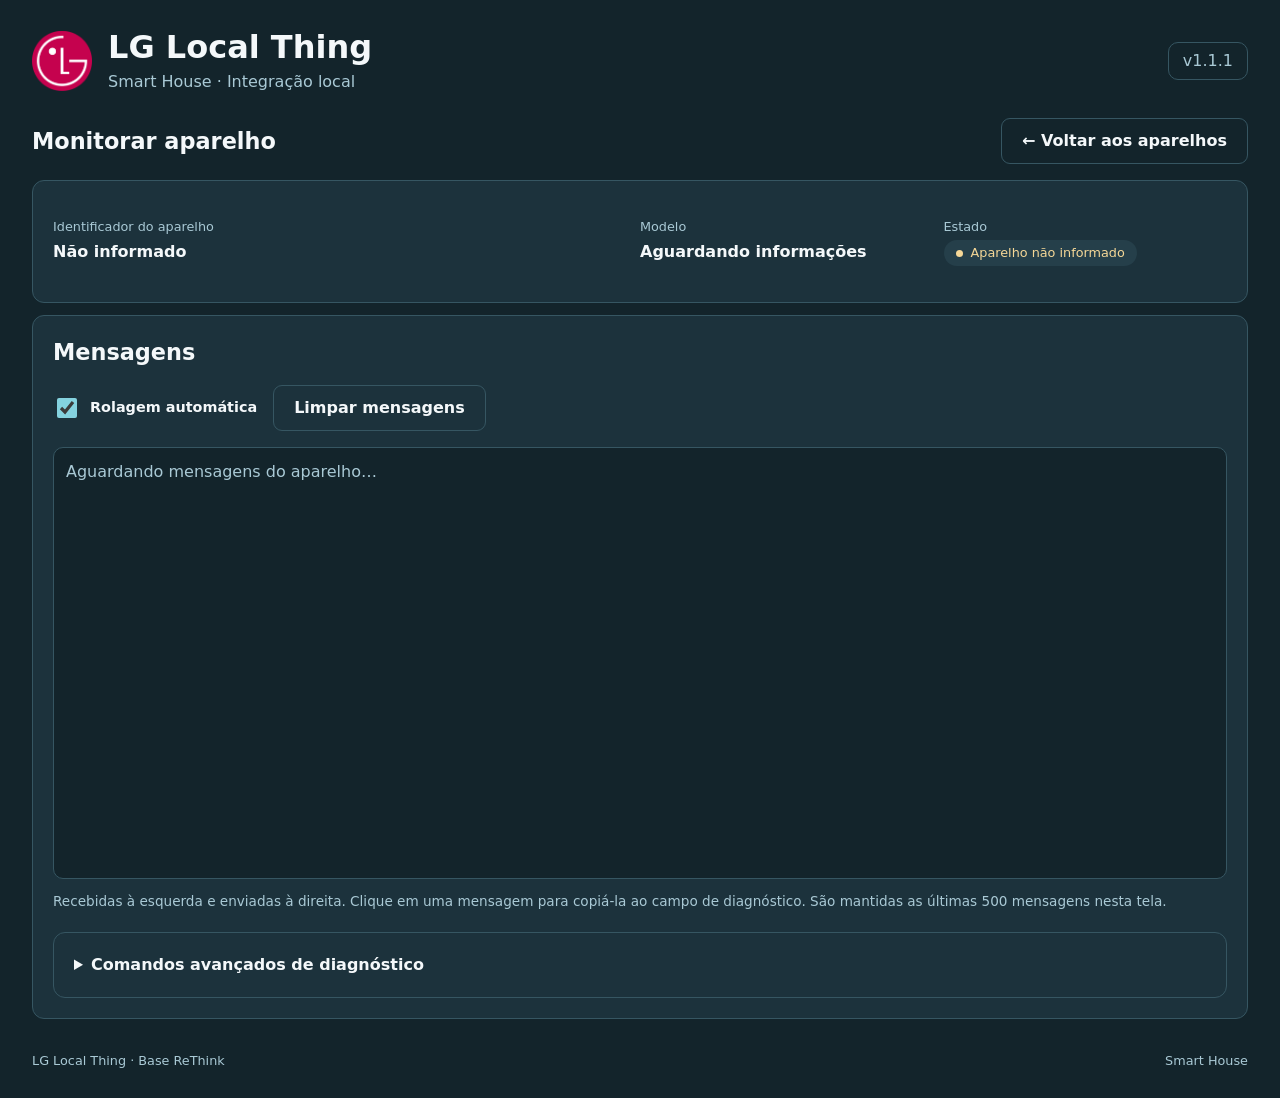
==== lg_local_thing/overrides/html/monitor.html @ b1507f83 "Release 1.1.1 with unified monitor UI and responsive navigation" ====
<!doctype html>
<html lang="pt-BR">
<head>
  <meta charset="utf-8">
  <meta name="viewport" content="width=device-width, initial-scale=1">
  <title>Monitorar aparelho · LG Local Thing</title>
  <link rel="icon" href="lg-icon.png">
  <link rel="stylesheet" href="local-thing.css">
  <script src="monitor.js" defer></script>
</head>
<body><main>
  <header class="masthead"><div class="brand"><img src="lg-icon.png" width="60" height="60" alt="LG"><div><h1>LG Local Thing</h1><p>Smart House · Integração local</p></div></div><span class="version">v1.1.1</span></header>
  <div class="monitor-heading"><h2>Monitorar aparelho</h2><a id="back-link" class="button secondary" href="./">← Voltar aos aparelhos</a></div>
  <section class="device-card monitor-panel" aria-label="Estado do aparelho">
    <div class="monitor-meta"><div><div class="field-label">Identificador do aparelho</div><strong id="device_id"></strong></div><div><div class="field-label">Modelo</div><strong id="device_model">Aguardando informações</strong></div><div><div class="field-label">Estado</div><span id="device_status" class="badge" role="status">Conectando…</span></div></div>
  </section>
  <section class="device-card monitor-panel" aria-labelledby="messages-title">
    <h2 id="messages-title">Mensagens</h2>
    <div class="monitor-controls"><label for="autoscroll"><input id="autoscroll" type="checkbox" checked>Rolagem automática</label><button id="clear-messages" class="secondary">Limpar mensagens</button></div>
    <div id="messages" role="region" aria-label="Mensagens de diagnóstico" tabindex="0"><p id="message-empty">Aguardando mensagens do aparelho…</p></div>
    <p class="monitor-help">Recebidas à esquerda e enviadas à direita. Clique em uma mensagem para copiá-la ao campo de diagnóstico. São mantidas as últimas 500 mensagens nesta tela.</p>
    <details class="advanced monitor-advanced"><summary>Comandos avançados de diagnóstico</summary>
      <div class="command-row"><div><label for="send1">Enviar ao aparelho</label><input id="send1" type="text" autocomplete="off" spellcheck="false"></div><button id="btn_send1" disabled>Enviar</button></div>
      <div class="command-row"><div><label for="send2">Simular mensagem recebida do aparelho</label><input id="send2" type="text" autocomplete="off" spellcheck="false"></div><button id="btn_send2" disabled>Simular</button></div>
      <p id="command-error" class="monitor-error" role="alert" hidden></p>
    </details>
  </section>
  <footer><span>LG Local Thing · Base ReThink</span><span>Smart House</span></footer>
</main></body></html>
---- lg_local_thing/overrides/html/local-thing.css ----
/* LG Local Thing / Smart House, 2026-09-14. GPL v2. */
:root{color-scheme:dark;--bg:#13242b;--card:#1c323c;--line:#365662;--accent:#84d2df;--text:#f4f8fa;--muted:#a9c9d5;--bad:#ffb1ad;--good:#99e4ce;font:16px/1.5 system-ui,-apple-system,BlinkMacSystemFont,"Segoe UI",sans-serif}
*{box-sizing:border-box}body{margin:0;background:var(--bg);color:var(--text)}main{max-width:1440px;margin:auto;padding:28px 32px}h1,h2,h3,p{margin:0}h1{font-size:clamp(1.5rem,3vw,2rem);line-height:1.2}h2{font-size:1.4rem}h3{font-size:1.05rem}p{color:var(--muted)}a{color:var(--accent);text-underline-offset:4px}button,input,select{font:inherit}button,.button{display:inline-flex;align-items:center;justify-content:center;gap:8px;min-height:44px;border:1px solid transparent;border-radius:9px;background:var(--accent);color:#102f39;padding:10px 20px;font-weight:600;cursor:pointer;text-decoration:none}button:hover,.button:hover{filter:brightness(1.08)}button:disabled{opacity:.5;cursor:not-allowed}.secondary,.icon-button{background:transparent;border-color:var(--line);color:var(--text)}.icon-button{padding:8px 12px;min-width:44px;font-size:1.25rem}.text-button{min-height:36px;padding:0;background:transparent;color:var(--accent);text-decoration:underline}button:focus-visible,a:focus-visible,input:focus-visible,select:focus-visible,summary:focus-visible{outline:3px solid var(--accent);outline-offset:4px}[hidden]{display:none!important}
.masthead,.brand,.section-title,.actions,.dialog-heading,.dialog-actions,footer{display:flex;align-items:center;gap:16px}.masthead,.section-title,.dialog-heading,footer{justify-content:space-between}.brand img{object-fit:contain}.brand p{margin-top:4px}.version{border:1px solid var(--line);border-radius:10px;padding:6px 14px;color:var(--muted);white-space:nowrap}.services{display:grid;grid-template-columns:repeat(3,1fr);gap:16px;margin:28px 0}.service{display:flex;gap:20px;align-items:center;background:var(--card);border:1px solid var(--line);border-radius:12px;padding:22px}.service h2{font-size:1rem;margin-bottom:8px}.service-icon{font-size:2.5rem;line-height:1}.badge{display:inline-flex;align-items:center;gap:8px;font-size:.8rem;background:#253f4a;color:var(--muted);padding:3px 12px;border-radius:30px}.badge::before{content:"";width:7px;height:7px;border-radius:50%;background:currentColor}.badge.good{color:var(--good)}.badge.bad{color:var(--bad)}.badge.pending{color:#f5d797}.section-title{border-top:1px solid var(--line);padding-top:20px;margin:24px 0 16px}.section-title span{color:var(--muted);font-size:.9rem}.notice{border-left:3px solid var(--accent);background:#1c323c;padding:12px 16px;margin:12px 0 18px;border-radius:0 8px 8px}.device-card{border:1px solid var(--line);border-radius:12px;background:var(--card);margin-bottom:12px;padding:20px}.device-card.needs-setup{border-color:#8c7945}.device-row{display:grid;grid-template-columns:minmax(200px,2fr) minmax(130px,1fr) minmax(100px,.7fr) auto;gap:22px;align-items:center}.device-identity{display:flex;gap:16px;align-items:center;min-width:0}.device-symbol{width:38px;height:38px;flex-shrink:0;stroke:var(--muted);fill:none;stroke-width:1.7}.device-name{overflow-wrap:anywhere}.device-meta{font-size:.8rem;color:var(--muted);overflow-wrap:anywhere;margin-top:5px}.field-label{color:var(--muted);font-size:.8rem;margin-bottom:3px}.device-actions{display:flex;gap:8px;flex-wrap:wrap;justify-content:flex-end}.device-actions .button{padding:10px 15px}.device-advanced{margin-top:14px;font-size:.85rem;color:var(--muted)}summary{cursor:pointer;min-height:40px;align-content:center}.device-advanced .actions{margin-top:12px;flex-wrap:wrap}.advanced{border:1px solid var(--line);border-radius:12px;padding:12px 20px;margin-top:24px}.advanced>summary{font-weight:600}.advanced p{margin:12px 0}.empty{text-align:center;padding:40px 20px;border:1px dashed var(--line);border-radius:12px}.empty p{max-width:620px;margin:10px auto 18px}footer{font-size:.8rem;color:var(--muted);margin-top:32px}.help{font-size:.85rem;margin:12px 0}.form-error{color:var(--bad);margin:14px 0}dialog{width:min(540px,calc(100vw - 32px));max-height:90dvh;overflow:auto;background:var(--card);color:var(--text);border:1px solid var(--line);border-radius:16px;padding:28px}dialog::backdrop{background:#081319cc}dialog p{margin:12px 0 20px}dialog h2{font-size:1.35rem}label{display:block;margin:16px 0 7px;font-weight:600;font-size:.9rem}input,select{width:100%;min-height:46px;background:var(--bg);color:var(--text);border:1px solid var(--line);border-radius:8px;padding:10px 12px}input::placeholder{color:#9ab7c2}.dialog-actions{justify-content:flex-end;margin-top:24px}.dialog-heading .icon-button{border:0}.dialog-heading h2{margin-right:auto}#toast{position:fixed;bottom:24px;left:50%;transform:translateX(-50%);max-width:calc(100vw - 32px);width:max-content;background:#294653;color:var(--text);border:1px solid var(--accent);border-radius:10px;padding:14px 20px;box-shadow:0 6px 24px #0005;z-index:10}
@media(max-width:900px){.device-row{grid-template-columns:minmax(0,1fr) minmax(0,1fr)}.device-identity{grid-column:1/-1}.device-actions{justify-content:flex-start;grid-column:1/-1}.services{gap:8px}.service{padding:16px;gap:10px}.service-icon{display:none}}
@media(max-width:560px){main{padding:20px 16px}.services{grid-template-columns:1fr;margin:22px 0}.service{padding:12px 16px}.service h2{margin:0}.service>div{display:flex;align-items:center;justify-content:space-between;width:100%;gap:12px}.brand{gap:10px}.brand img{width:42px;height:42px}.brand p{font-size:.8rem}.version{font-size:.75rem;padding:5px 8px}.device-card{padding:16px}.device-row{gap:14px}.device-actions{width:100%}.device-actions>*{flex:1}.dialog-actions{flex-wrap:wrap}.dialog-actions button{flex:1;padding:10px}dialog{padding:20px}.section-title{align-items:flex-start}.section-title span{text-align:right}footer{gap:10px;flex-wrap:wrap}}

/* Shared responsive actions and diagnostic monitor, 1.1.1. */
html{overflow-y:auto}.device-row>div{min-width:0;overflow-wrap:anywhere}.device-actions{display:grid;grid-template-columns:auto auto;align-items:start;max-width:330px}.device-actions .device-advanced{grid-column:1/-1;min-width:0;margin-top:0}.device-advanced .actions{display:flex}.device-advanced summary{font-size:.8rem}.monitor-heading{margin:24px 0 16px;display:flex;flex-wrap:wrap;justify-content:space-between;align-items:center;gap:16px}.monitor-meta{display:grid;grid-template-columns:2fr 1fr 1fr;gap:20px;margin:16px 0}.monitor-meta>div{min-width:0;overflow-wrap:anywhere}.monitor-controls{display:flex;gap:16px;align-items:center;flex-wrap:wrap;margin:16px 0}.monitor-controls label{display:flex;align-items:center;gap:10px;margin:0;min-height:44px}.monitor-controls input{width:20px;min-height:20px;accent-color:var(--accent)}#messages{height:clamp(240px,48dvh,620px);overflow:auto;overscroll-behavior:contain;border:1px solid var(--line);border-radius:10px;background:var(--bg);padding:12px;overflow-anchor:none}.message{display:block;width:fit-content;max-width:100%;border:1px solid var(--line);border-radius:8px;margin:8px 0;padding:10px 12px;overflow-wrap:anywhere;white-space:pre-wrap;font-family:ui-monospace,monospace;font-size:.85rem}.message.tx{margin-left:auto;background:#314354}.message.rx{background:#23463f}.message.injected{border-color:#e1a893}.message .timestamp{display:block;color:var(--muted);font-size:.75rem;margin-bottom:5px}.command-row{display:flex;align-items:end;gap:12px}.command-row>div{flex:1;min-width:0}.command-row button{flex-shrink:0}.monitor-advanced{margin-top:20px}.monitor-help{font-size:.85rem;margin-top:12px}.monitor-panel{padding:20px}.monitor-error{color:var(--bad);margin-top:12px}
@media(max-width:900px){.device-actions{max-width:none;justify-content:start}.monitor-meta{grid-template-columns:1fr 1fr}.monitor-meta>div:first-child{grid-column:1/-1}}
@media(max-width:560px){.device-actions{grid-template-columns:1fr 1fr}.device-actions button,.device-actions .button{padding:10px 8px}.monitor-meta{grid-template-columns:1fr}.monitor-panel{padding:14px}.command-row{flex-wrap:wrap}.command-row>div,.command-row button{width:100%;flex:auto}.monitor-heading .button{width:100%}.monitor-controls{gap:10px}#messages{height:45dvh;min-height:240px}.monitor-meta>div:first-child{grid-column:auto}}
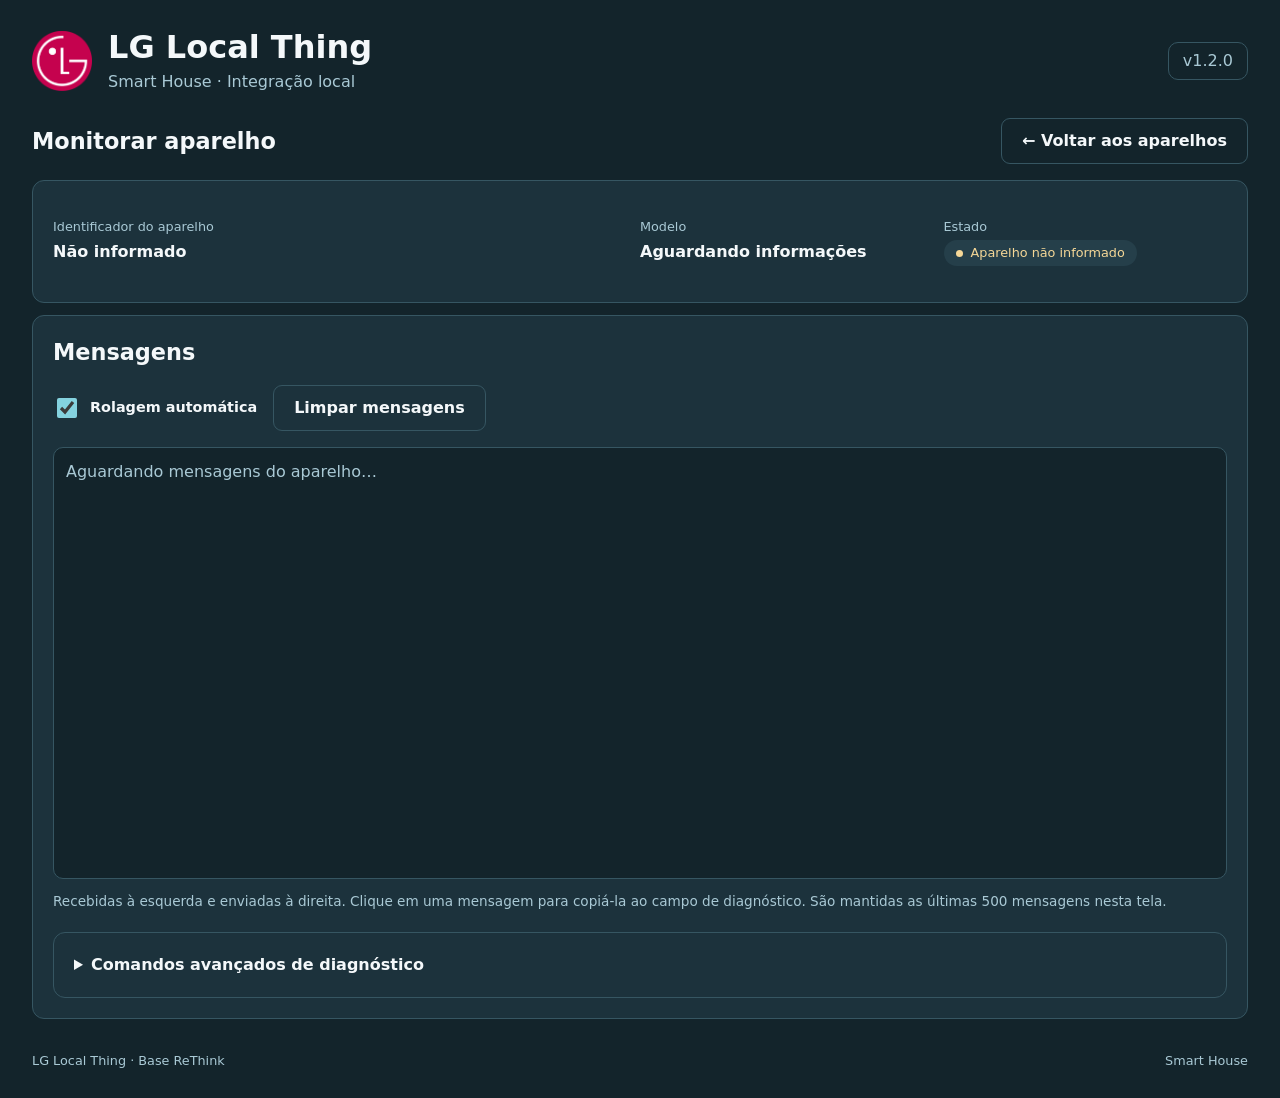
==== commit cd92b811: "Release 1.2.0 with experimental CST_570004_WW air conditioner support" ====
--- a/lg_local_thing/overrides/html/monitor.html
+++ b/lg_local_thing/overrides/html/monitor.html
@@ -9,7 +9,7 @@
   <script src="monitor.js" defer></script>
 </head>
 <body><main>
-  <header class="masthead"><div class="brand"><img src="lg-icon.png" width="60" height="60" alt="LG"><div><h1>LG Local Thing</h1><p>Smart House · Integração local</p></div></div><span class="version">v1.1.1</span></header>
+  <header class="masthead"><div class="brand"><img src="lg-icon.png" width="60" height="60" alt="LG"><div><h1>LG Local Thing</h1><p>Smart House · Integração local</p></div></div><span class="version">v1.2.0</span></header>
   <div class="monitor-heading"><h2>Monitorar aparelho</h2><a id="back-link" class="button secondary" href="./">← Voltar aos aparelhos</a></div>
   <section class="device-card monitor-panel" aria-label="Estado do aparelho">
     <div class="monitor-meta"><div><div class="field-label">Identificador do aparelho</div><strong id="device_id"></strong></div><div><div class="field-label">Modelo</div><strong id="device_model">Aguardando informações</strong></div><div><div class="field-label">Estado</div><span id="device_status" class="badge" role="status">Conectando…</span></div></div>
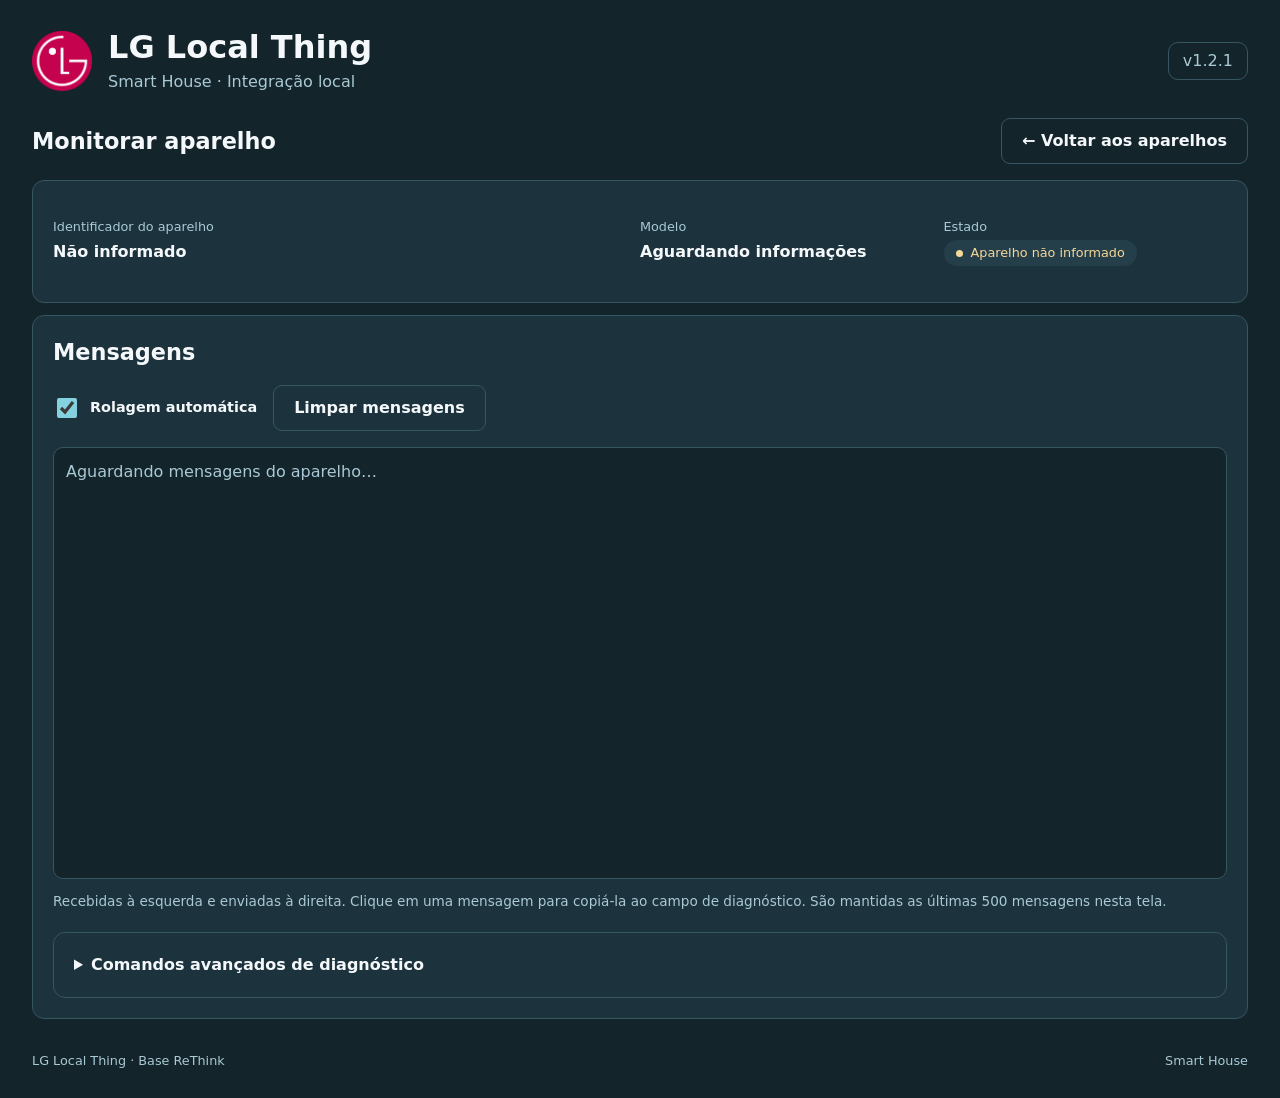
==== commit 84980108: "Release 1.2.1 fixing CST power-on with hardware-validated command" ====
--- a/lg_local_thing/overrides/html/monitor.html
+++ b/lg_local_thing/overrides/html/monitor.html
@@ -9,7 +9,7 @@
   <script src="monitor.js" defer></script>
 </head>
 <body><main>
-  <header class="masthead"><div class="brand"><img src="lg-icon.png" width="60" height="60" alt="LG"><div><h1>LG Local Thing</h1><p>Smart House · Integração local</p></div></div><span class="version">v1.2.0</span></header>
+  <header class="masthead"><div class="brand"><img src="lg-icon.png" width="60" height="60" alt="LG"><div><h1>LG Local Thing</h1><p>Smart House · Integração local</p></div></div><span class="version">v1.2.1</span></header>
   <div class="monitor-heading"><h2>Monitorar aparelho</h2><a id="back-link" class="button secondary" href="./">← Voltar aos aparelhos</a></div>
   <section class="device-card monitor-panel" aria-label="Estado do aparelho">
     <div class="monitor-meta"><div><div class="field-label">Identificador do aparelho</div><strong id="device_id"></strong></div><div><div class="field-label">Modelo</div><strong id="device_model">Aguardando informações</strong></div><div><div class="field-label">Estado</div><span id="device_status" class="badge" role="status">Conectando…</span></div></div>
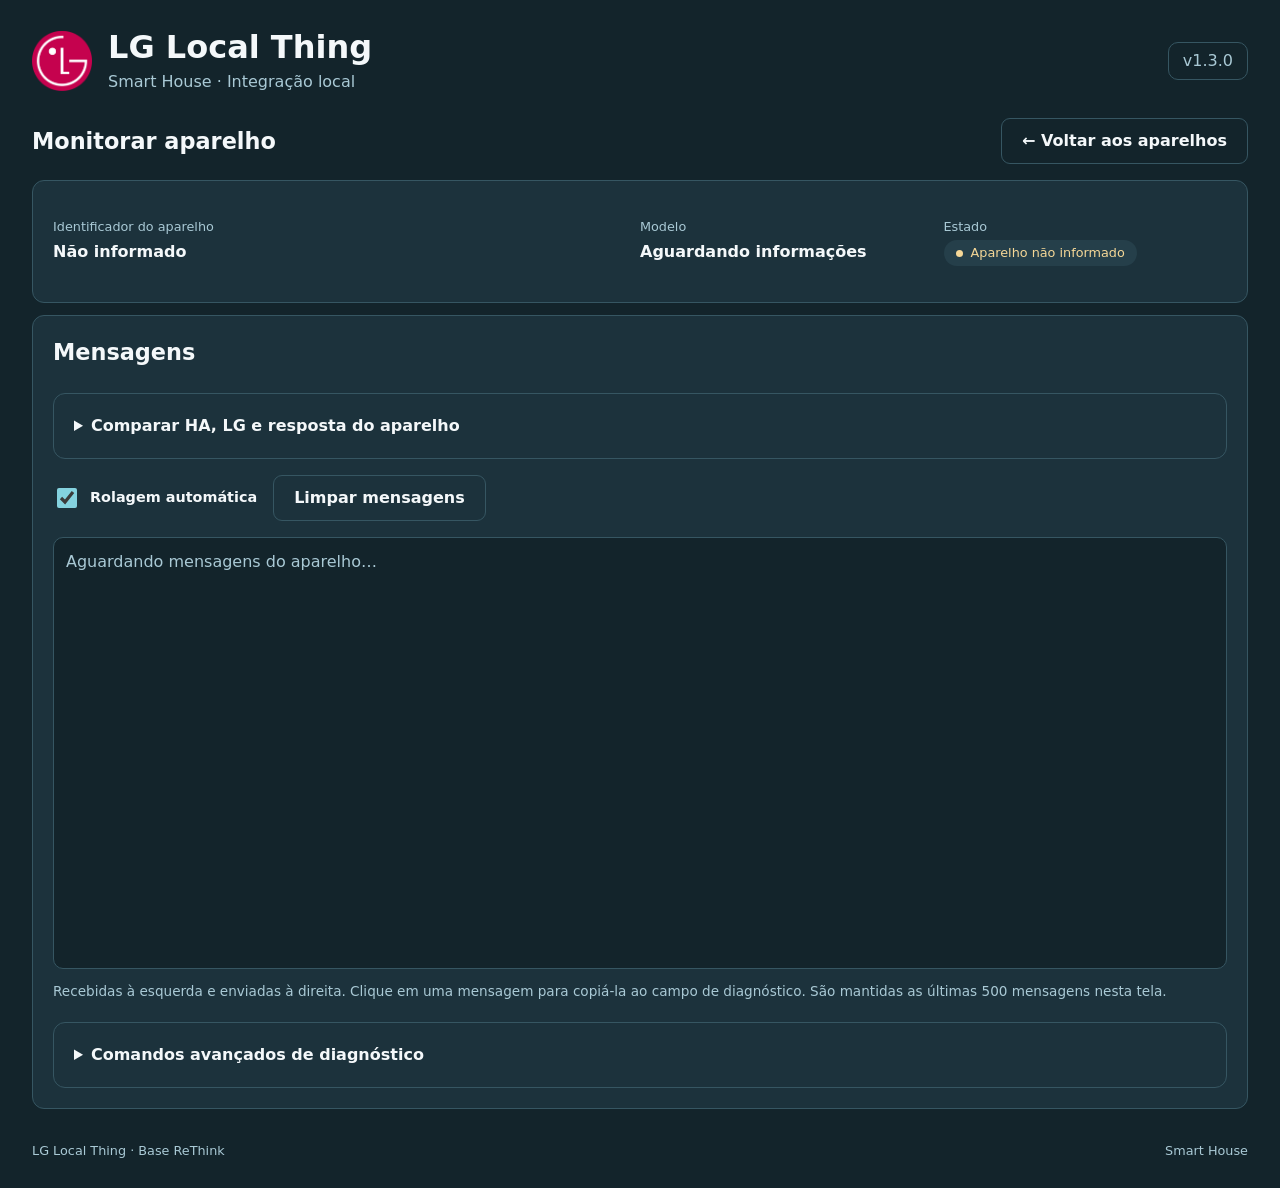
==== commit 511d535f: "Release 1.3.0 with HA/LG diagnostic comparison and explicit bridge registration" ====
--- a/lg_local_thing/overrides/html/monitor.html
+++ b/lg_local_thing/overrides/html/monitor.html
@@ -6,16 +6,24 @@
   <title>Monitorar aparelho · LG Local Thing</title>
   <link rel="icon" href="lg-icon.png">
   <link rel="stylesheet" href="local-thing.css">
+  <script src="diagnostics.js" defer></script>
   <script src="monitor.js" defer></script>
 </head>
 <body><main>
-  <header class="masthead"><div class="brand"><img src="lg-icon.png" width="60" height="60" alt="LG"><div><h1>LG Local Thing</h1><p>Smart House · Integração local</p></div></div><span class="version">v1.2.1</span></header>
+  <header class="masthead"><div class="brand"><img src="lg-icon.png" width="60" height="60" alt="LG"><div><h1>LG Local Thing</h1><p>Smart House · Integração local</p></div></div><span class="version">v1.3.0</span></header>
   <div class="monitor-heading"><h2>Monitorar aparelho</h2><a id="back-link" class="button secondary" href="./">← Voltar aos aparelhos</a></div>
   <section class="device-card monitor-panel" aria-label="Estado do aparelho">
     <div class="monitor-meta"><div><div class="field-label">Identificador do aparelho</div><strong id="device_id"></strong></div><div><div class="field-label">Modelo</div><strong id="device_model">Aguardando informações</strong></div><div><div class="field-label">Estado</div><span id="device_status" class="badge" role="status">Conectando…</span></div></div>
   </section>
   <section class="device-card monitor-panel" aria-labelledby="messages-title">
     <h2 id="messages-title">Mensagens</h2>
+    <details class="advanced"><summary>Comparar HA, LG e resposta do aparelho</summary>
+      <p>Faça uma ação por vez, partindo dos mesmos ajustes. “LG ThinQ” indica tráfego vindo da nuvem, incluindo consultas automáticas; não confirma sozinho uma ação no aplicativo.</p>
+      <div class="notice"><strong>Último comando HA</strong><p id="last-ha">Aguardando captura…</p></div>
+      <div class="notice"><strong>Último comando LG ThinQ</strong><p id="last-lg">Aguardando captura…</p></div>
+      <div class="notice"><strong>Último estado observado do aparelho</strong><p id="last-device">Aguardando captura…</p></div>
+      <p>Os resumos mostram apenas campos conhecidos presentes em cada pacote. Não estabelecem correspondência automática entre comando e resposta. Confira também a reação física do aparelho.</p>
+    </details>
     <div class="monitor-controls"><label for="autoscroll"><input id="autoscroll" type="checkbox" checked>Rolagem automática</label><button id="clear-messages" class="secondary">Limpar mensagens</button></div>
     <div id="messages" role="region" aria-label="Mensagens de diagnóstico" tabindex="0"><p id="message-empty">Aguardando mensagens do aparelho…</p></div>
     <p class="monitor-help">Recebidas à esquerda e enviadas à direita. Clique em uma mensagem para copiá-la ao campo de diagnóstico. São mantidas as últimas 500 mensagens nesta tela.</p>
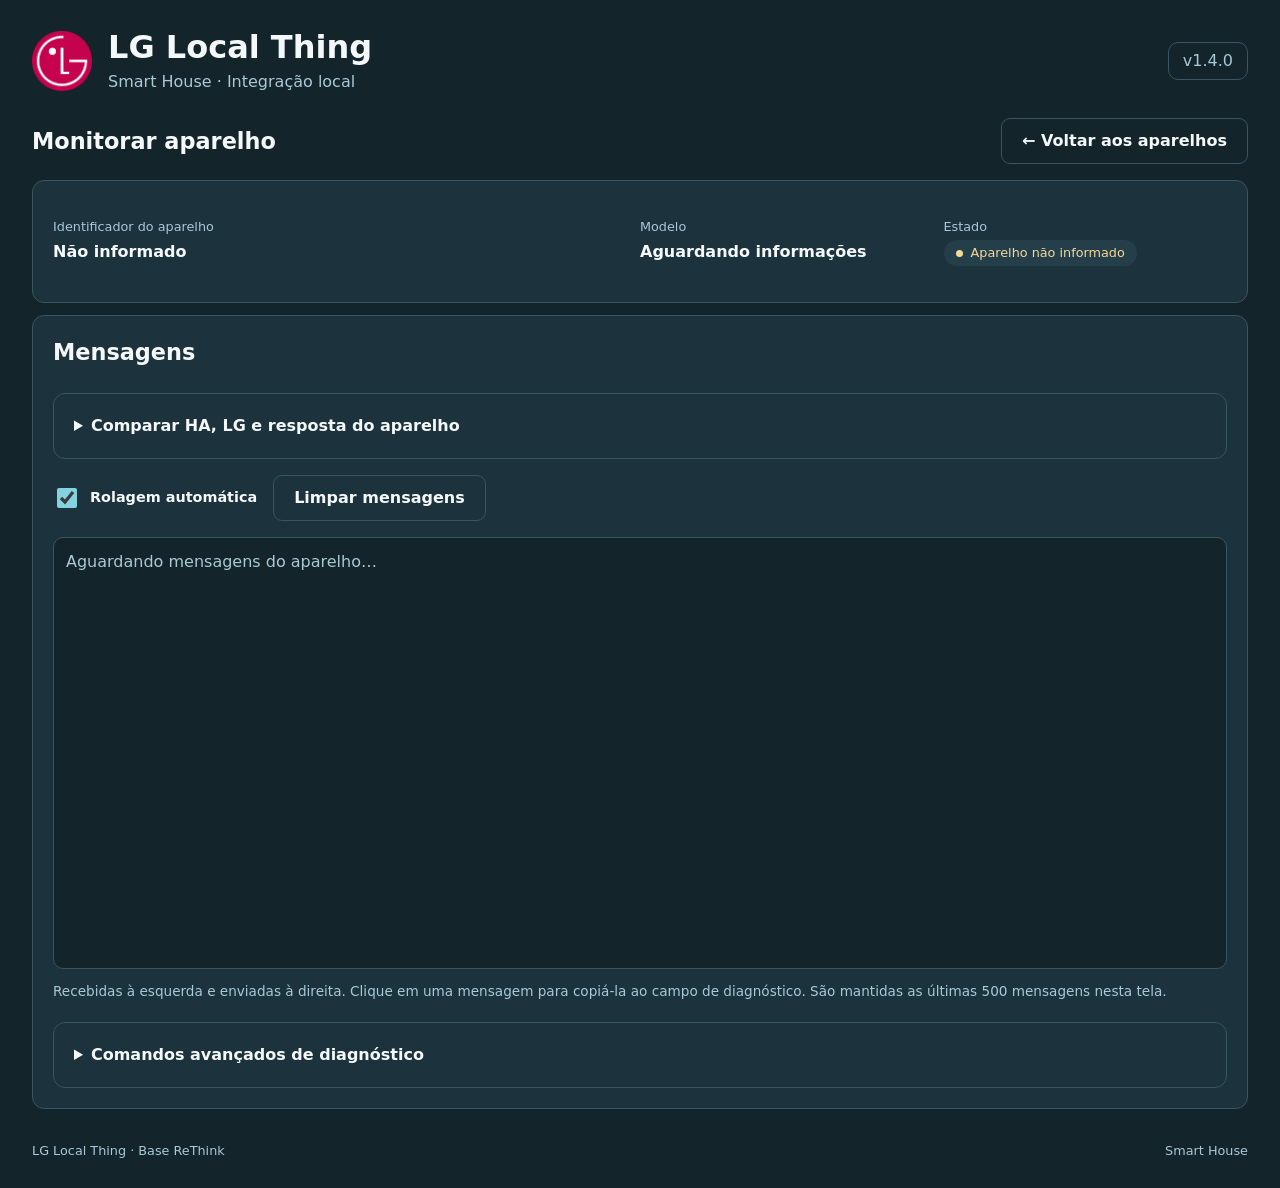
==== commit 16b23d05: "Release 1.4.0 with captured CST climate and collective airflow commands" ====
--- a/lg_local_thing/overrides/html/monitor.html
+++ b/lg_local_thing/overrides/html/monitor.html
@@ -10,7 +10,7 @@
   <script src="monitor.js" defer></script>
 </head>
 <body><main>
-  <header class="masthead"><div class="brand"><img src="lg-icon.png" width="60" height="60" alt="LG"><div><h1>LG Local Thing</h1><p>Smart House · Integração local</p></div></div><span class="version">v1.3.0</span></header>
+  <header class="masthead"><div class="brand"><img src="lg-icon.png" width="60" height="60" alt="LG"><div><h1>LG Local Thing</h1><p>Smart House · Integração local</p></div></div><span class="version">v1.4.0</span></header>
   <div class="monitor-heading"><h2>Monitorar aparelho</h2><a id="back-link" class="button secondary" href="./">← Voltar aos aparelhos</a></div>
   <section class="device-card monitor-panel" aria-label="Estado do aparelho">
     <div class="monitor-meta"><div><div class="field-label">Identificador do aparelho</div><strong id="device_id"></strong></div><div><div class="field-label">Modelo</div><strong id="device_model">Aguardando informações</strong></div><div><div class="field-label">Estado</div><span id="device_status" class="badge" role="status">Conectando…</span></div></div>
